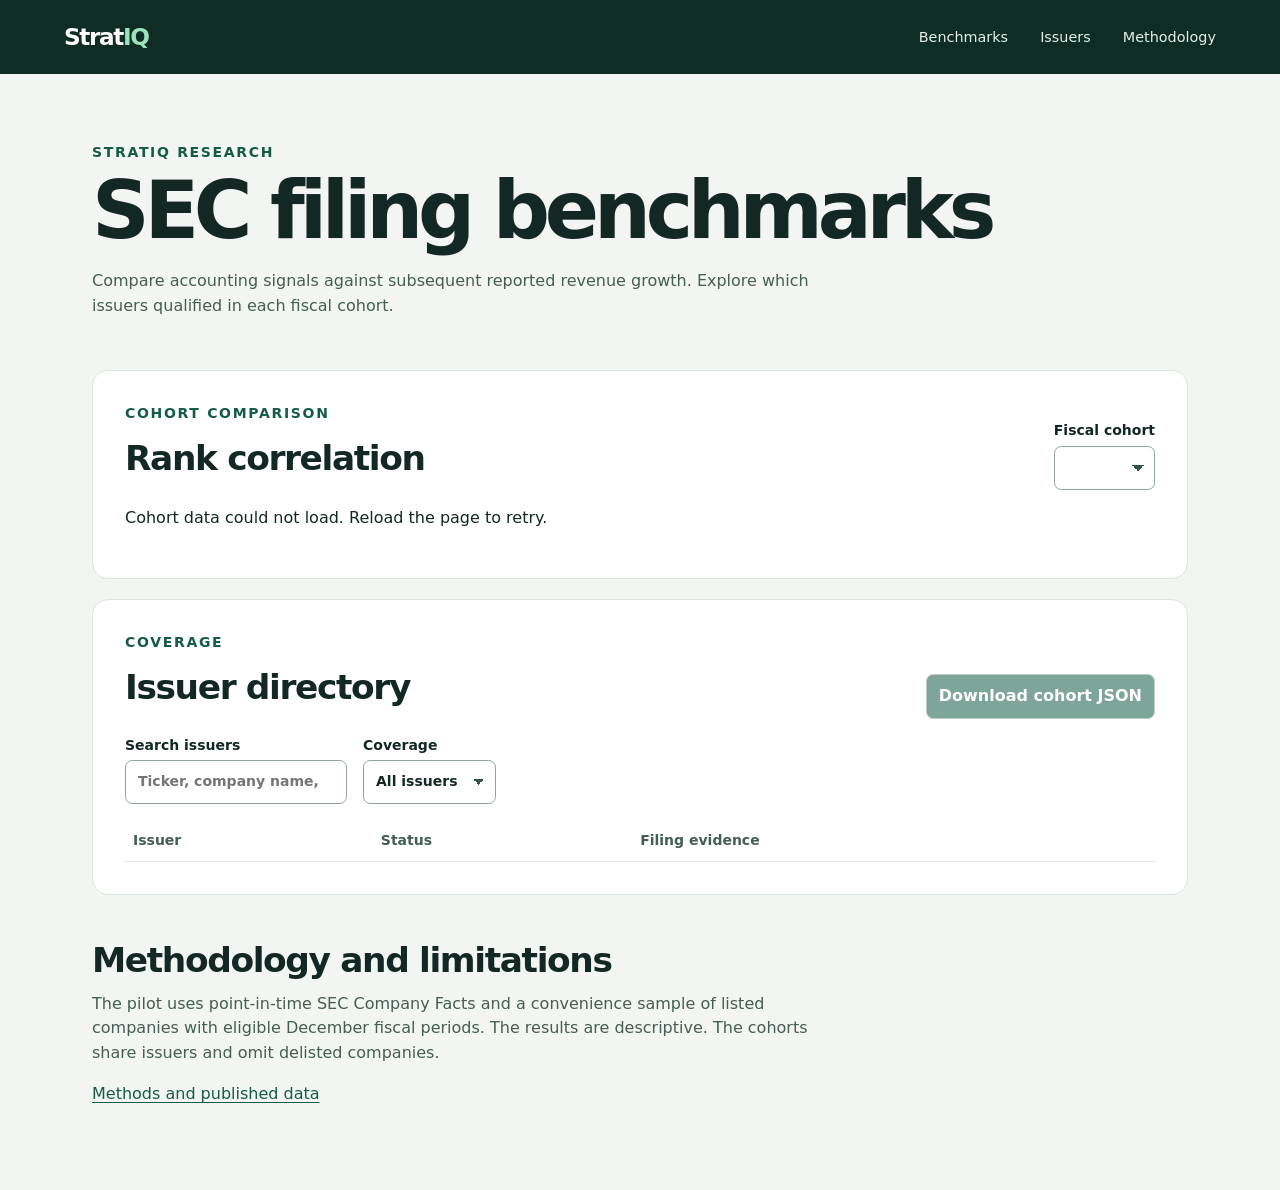
==== app/index.html @ 48167024 "Build StratIQ SEC research explorer" ====
<!doctype html>
<html lang="en">
<head>
<meta charset="utf-8">
<meta name="viewport" content="width=device-width, initial-scale=1">
<meta http-equiv="Content-Security-Policy" content="default-src 'none'; script-src 'self'; style-src 'self'; connect-src 'self'; base-uri 'none'; form-action 'none'">
<meta name="description" content="Explore StratIQ's SEC filing-based company research pilot.">
<title>StratIQ | SEC Research</title>
<link rel="stylesheet" href="./style.css">
<script type="module" src="./main.mjs"></script>
</head>
<body>
<header class="masthead"><span class="wordmark">Strat<span>IQ</span></span><nav aria-label="Sections"><a href="#benchmarks">Benchmarks</a><a href="#issuers">Issuers</a><a href="#methodology">Methodology</a></nav></header>
<main>
<section class="intro" aria-labelledby="title">
  <p class="eyebrow">STRATIQ RESEARCH</p>
  <h1 id="title">SEC filing benchmarks</h1>
  <p>Compare accounting signals against subsequent reported revenue growth. Explore which issuers qualified in each fiscal cohort.</p>
</section>
<section class="panel" id="benchmarks" aria-labelledby="benchmark-title">
  <div class="section-head"><div><p class="eyebrow">COHORT COMPARISON</p><h2 id="benchmark-title">Rank correlation</h2></div><label>Fiscal cohort<select id="year"></select></label></div>
  <p id="cohort-summary" role="status">Loading cohort results…</p>
  <div id="correlations" class="metrics"></div>
</section>
<section class="panel" id="issuers" aria-labelledby="issuer-title">
  <div class="section-head"><div><p class="eyebrow">COVERAGE</p><h2 id="issuer-title">Issuer directory</h2></div><button id="export" type="button" disabled>Download cohort JSON</button></div>
  <div class="filters"><label>Search issuers<input id="search" type="search" placeholder="Ticker, company name, or CIK"></label><label>Coverage<select id="coverage"><option value="all">All issuers</option><option value="included">Matched</option><option value="excluded">Excluded</option></select></label></div>
  <p id="issuer-count" role="status"></p>
  <div class="table-wrap"><table><thead><tr><th scope="col">Issuer</th><th scope="col">Status</th><th scope="col">Filing evidence</th></tr></thead><tbody id="issuer-rows"></tbody></table></div>
</section>
<section id="methodology" class="method" aria-labelledby="method-title">
  <h2 id="method-title">Methodology and limitations</h2>
  <p>The pilot uses point-in-time SEC Company Facts and a convenience sample of listed companies with eligible December fiscal periods. The results are descriptive. The cohorts share issuers and omit delisted companies.</p>
  <a href="https://github.com/danielg-hue/stratiq/tree/stratiq-v0.10/research">Methods and published data</a>
</section>
<noscript><p>Enable JavaScript to browse the issuer directory and compare cohorts.</p></noscript>
</main>
</body>
</html>
---- app/style.css ----
:root{font-family:system-ui,sans-serif;color:#132824;background:#f2f5f1;line-height:1.55;--muted:#455d54;--accent:#155c48;--line:#dce6dd}
*{box-sizing:border-box}
body{margin:0}
.masthead{background:#102d25;color:#fff;display:flex;align-items:center;justify-content:space-between;gap:1rem;padding:1.2rem max(5vw,1rem)}
.wordmark{font-size:1.45rem;font-weight:750;letter-spacing:-.06em}
.wordmark span{color:#9ce2bd}
nav{display:flex;gap:clamp(.65rem,3vw,2rem);flex-wrap:wrap}
nav a{color:#e3efe7;font-size:.9rem;text-decoration:none}
a{color:var(--accent);text-underline-offset:.2em}
a:hover{text-decoration:underline}
main{max-width:71rem;margin:auto;padding:0 1.25rem 4rem}
.intro{padding:clamp(2rem,6vw,4.2rem) 0 2.25rem}
.intro p:last-child,.method p{max-width:47rem;color:var(--muted)}
.eyebrow{margin:0 0 .45rem;color:var(--accent);font-weight:750;letter-spacing:.12em;font-size:.875rem}
h1,h2,p{margin-top:0}
h1{font-size:clamp(2.6rem,7vw,5rem);letter-spacing:-.065em;line-height:1.03;margin-bottom:1rem}
h2{letter-spacing:-.04em;font-size:clamp(1.5rem,3vw,2.15rem);margin-bottom:.25rem}
.panel{background:#fff;border:1px solid var(--line);border-radius:1rem;padding:clamp(1rem,3.5vw,2rem);margin-bottom:1.25rem}
.section-head,.filters{display:flex;flex-wrap:wrap;align-items:end;justify-content:space-between;gap:1rem;margin-bottom:1rem}
.filters{justify-content:start}
label{display:grid;gap:.25rem;font-size:.875rem;font-weight:650}
input,select,button{font:inherit;border:1px solid #91a49a;border-radius:.45rem;background:#fff;color:inherit;padding:.55rem .75rem;min-height:2.75rem}
select{appearance:none;padding-right:2.3rem;background:linear-gradient(45deg,transparent 50%,#315649 50%) right 1rem center/6px 6px no-repeat,linear-gradient(135deg,#315649 50%,transparent 50%) right .65rem center/6px 6px no-repeat}
button{cursor:pointer;background:#155c48;color:#fff;font-weight:650}
button:disabled{opacity:.55;cursor:default}
:focus-visible{outline:3px solid #307ad4;outline-offset:3px}
.metrics{display:grid;grid-template-columns:repeat(auto-fit,minmax(min(100%,15rem),1fr));gap:.9rem}
.metric{border:1px solid var(--line);border-radius:.65rem;padding:1rem;background:#f5f8f5}
.metric strong{display:block;font-size:2rem;letter-spacing:-.05em}
.table-wrap{overflow:auto}
table{border-collapse:collapse;width:100%;text-align:left}
th,td{padding:.6rem .5rem;border-bottom:1px solid var(--line);vertical-align:top}
th{font-size:.875rem;color:var(--muted)}
small{display:block;color:var(--muted)}
.method{padding:1.2rem 0}
@media(max-width:32rem){.masthead{align-items:flex-start;flex-direction:column}.filters label,.section-head label{width:100%}}
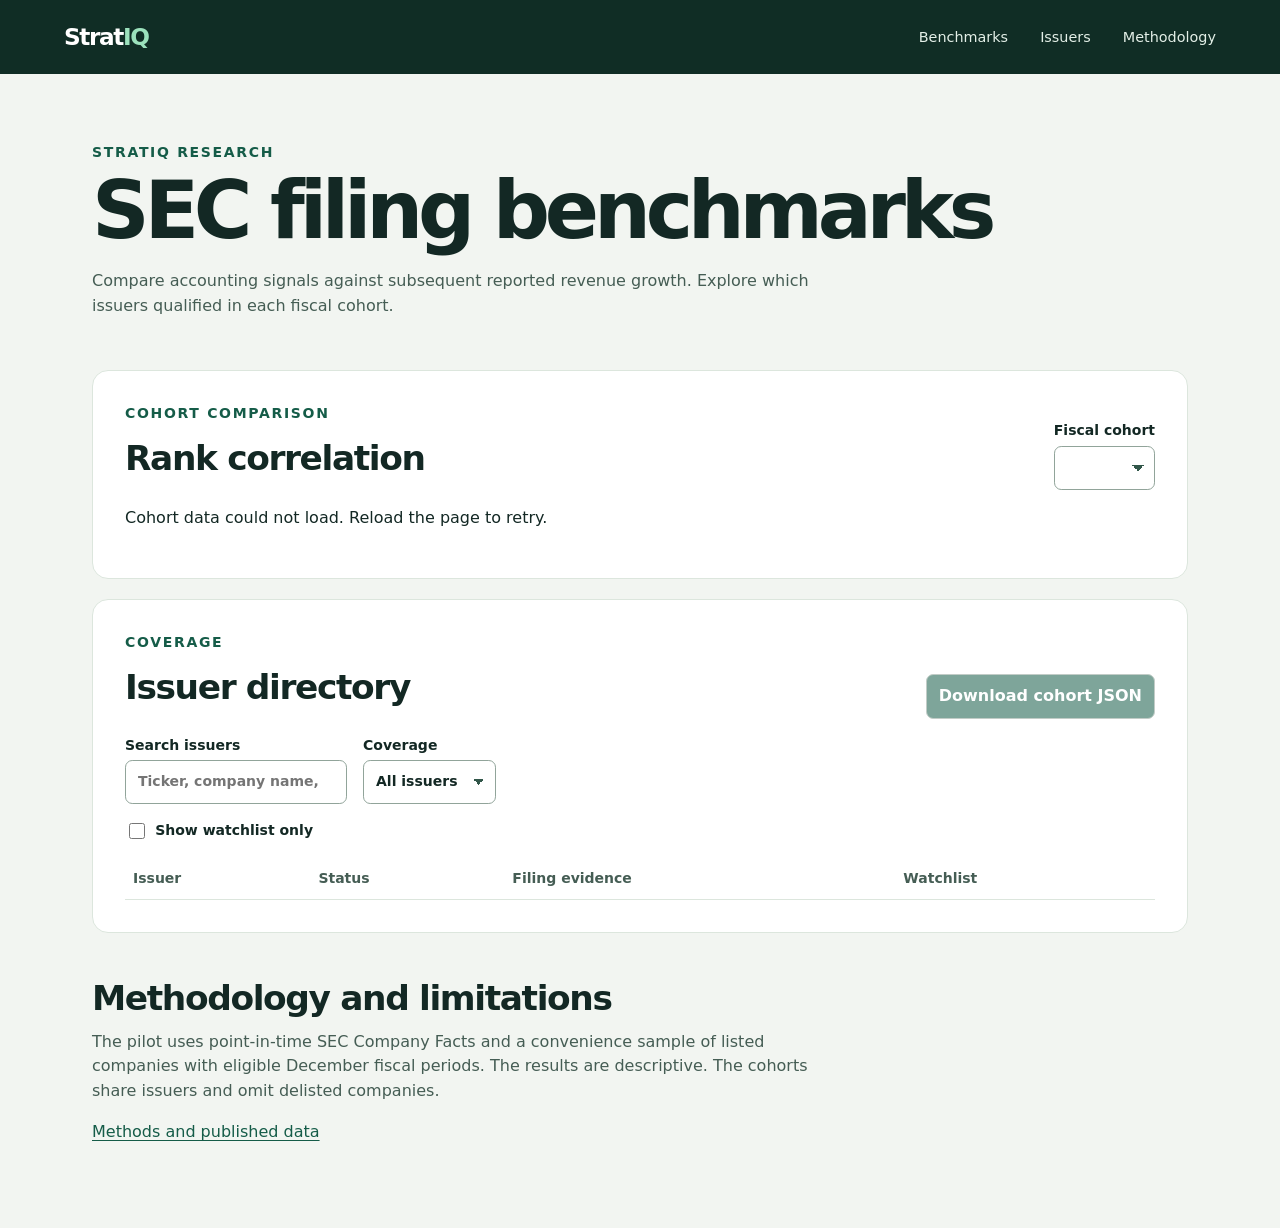
==== commit f96124d1: "Add persistent SEC issuer watchlists" ====
--- a/app/index.html
+++ b/app/index.html
@@ -25,8 +25,10 @@
 <section class="panel" id="issuers" aria-labelledby="issuer-title">
   <div class="section-head"><div><p class="eyebrow">COVERAGE</p><h2 id="issuer-title">Issuer directory</h2></div><button id="export" type="button" disabled>Download cohort JSON</button></div>
   <div class="filters"><label>Search issuers<input id="search" type="search" placeholder="Ticker, company name, or CIK"></label><label>Coverage<select id="coverage"><option value="all">All issuers</option><option value="included">Matched</option><option value="excluded">Excluded</option></select></label></div>
+  <div class="watchlist-controls"><label class="checkbox"><input id="saved-only" type="checkbox"> Show watchlist only</label><span id="saved-count"></span></div>
+  <p id="watchlist-status" role="status"></p>
   <p id="issuer-count" role="status"></p>
-  <div class="table-wrap"><table><thead><tr><th scope="col">Issuer</th><th scope="col">Status</th><th scope="col">Filing evidence</th></tr></thead><tbody id="issuer-rows"></tbody></table></div>
+  <div class="table-wrap"><table><thead><tr><th scope="col">Issuer</th><th scope="col">Status</th><th scope="col">Filing evidence</th><th scope="col">Watchlist</th></tr></thead><tbody id="issuer-rows"></tbody></table></div>
 </section>
 <section id="methodology" class="method" aria-labelledby="method-title">
   <h2 id="method-title">Methodology and limitations</h2>
--- a/app/style.css
+++ b/app/style.css
@@ -34,3 +34,10 @@
 small{display:block;color:var(--muted)}
 .method{padding:1.2rem 0}
 @media(max-width:32rem){.masthead{align-items:flex-start;flex-direction:column}.filters label,.section-head label{width:100%}}
+.watchlist-controls{display:flex;align-items:center;gap:1rem;margin-bottom:.75rem}
+.checkbox{display:flex;align-items:center;gap:.45rem}
+.checkbox input{accent-color:var(--accent);min-height:auto;width:1rem;height:1rem}
+#saved-count,#watchlist-status{color:var(--muted);font-size:.875rem}
+#watchlist-status:empty{display:none}
+.save{background:#fff;color:var(--accent);min-width:4.5rem}
+.save[aria-pressed="true"]{background:#e1f4e9;border-color:#4f8c73}
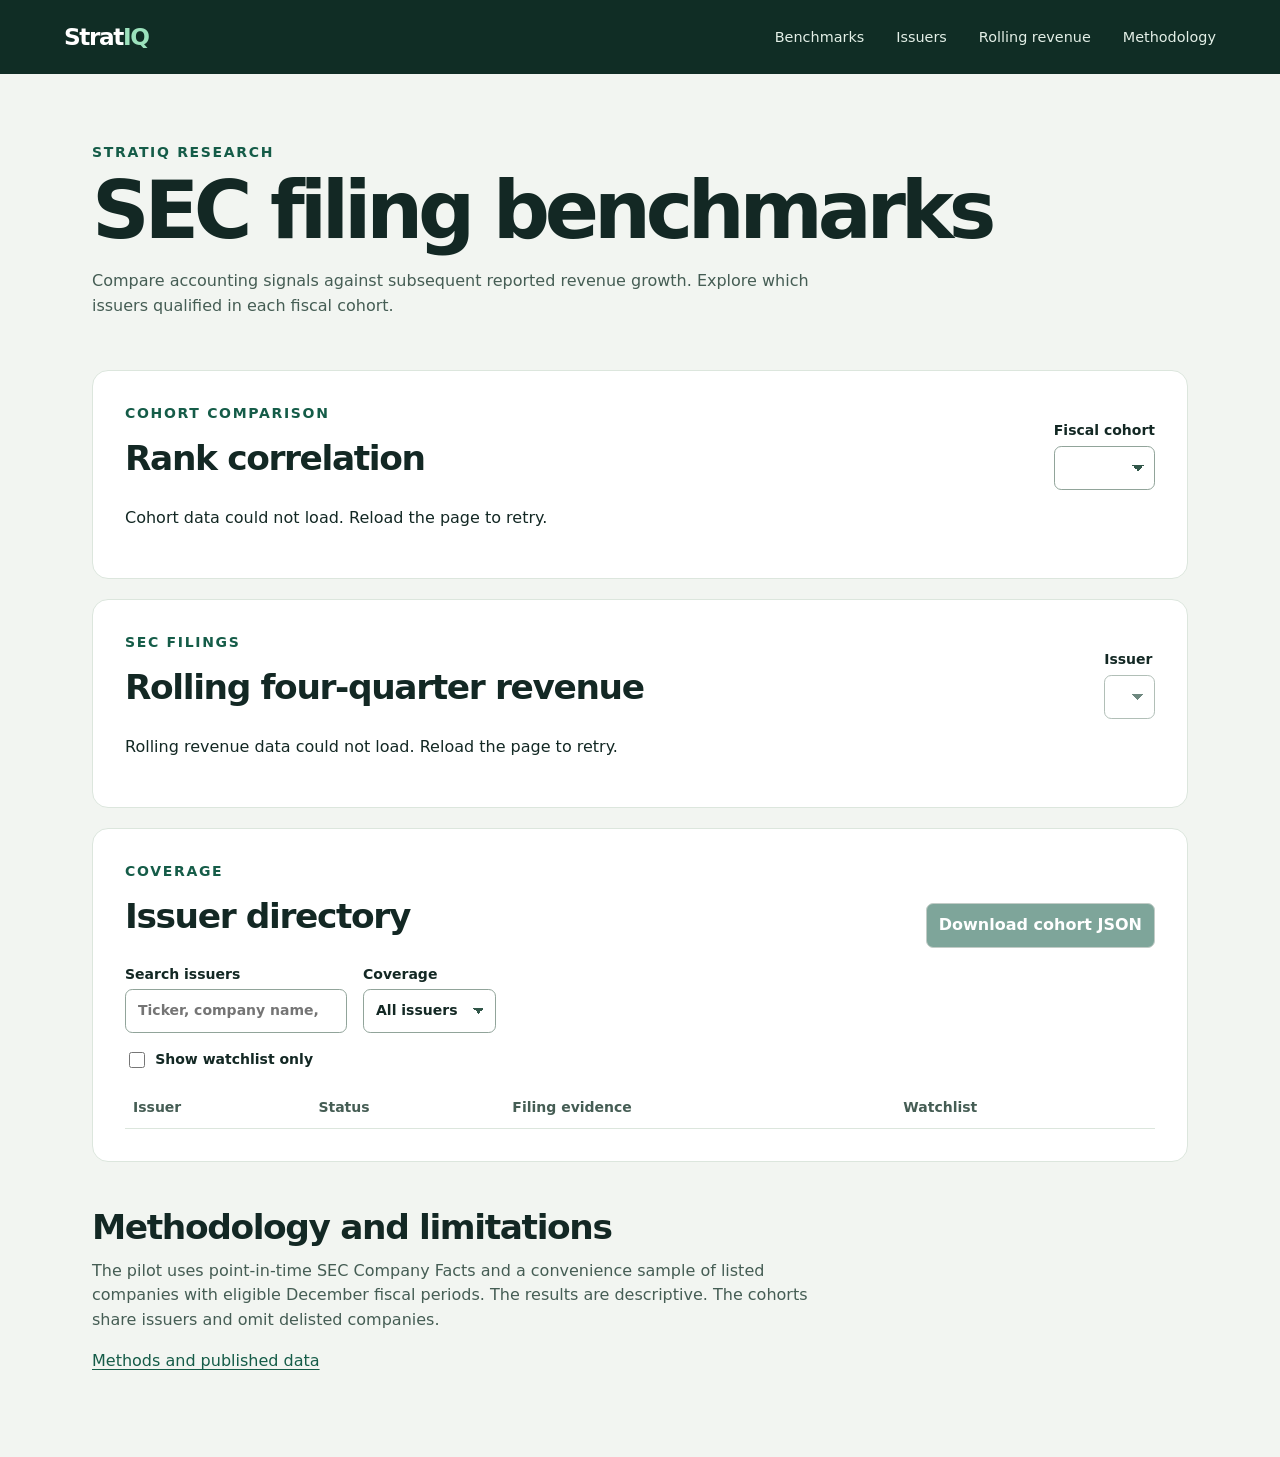
==== commit 4c23218b: "Show rolling four-quarter SEC revenue in the Explorer" ====
--- a/app/index.html
+++ b/app/index.html
@@ -10,7 +10,7 @@
 <script type="module" src="./main.mjs"></script>
 </head>
 <body>
-<header class="masthead"><span class="wordmark">Strat<span>IQ</span></span><nav aria-label="Sections"><a href="#benchmarks">Benchmarks</a><a href="#issuers">Issuers</a><a href="#methodology">Methodology</a></nav></header>
+<header class="masthead"><span class="wordmark">Strat<span>IQ</span></span><nav aria-label="Sections"><a href="#benchmarks">Benchmarks</a><a href="#issuers">Issuers</a><a href="#rolling">Rolling revenue</a><a href="#methodology">Methodology</a></nav></header>
 <main>
 <section class="intro" aria-labelledby="title">
   <p class="eyebrow">STRATIQ RESEARCH</p>
@@ -21,6 +21,14 @@
   <div class="section-head"><div><p class="eyebrow">COHORT COMPARISON</p><h2 id="benchmark-title">Rank correlation</h2></div><label>Fiscal cohort<select id="year"></select></label></div>
   <p id="cohort-summary" role="status">Loading cohort results…</p>
   <div id="correlations" class="metrics"></div>
+</section>
+<section class="panel" id="rolling" aria-labelledby="rolling-title">
+  <div class="section-head">
+    <div><p class="eyebrow">SEC FILINGS</p><h2 id="rolling-title">Rolling four-quarter revenue</h2></div>
+    <label>Issuer<select id="rolling-issuer" disabled></select></label>
+  </div>
+  <p id="rolling-cutoff" role="status">Loading rolling revenue…</p>
+  <div id="rolling-result" aria-live="polite"></div>
 </section>
 <section class="panel" id="issuers" aria-labelledby="issuer-title">
   <div class="section-head"><div><p class="eyebrow">COVERAGE</p><h2 id="issuer-title">Issuer directory</h2></div><button id="export" type="button" disabled>Download cohort JSON</button></div>
--- a/app/style.css
+++ b/app/style.css
@@ -41,3 +41,6 @@
 #watchlist-status:empty{display:none}
 .save{background:#fff;color:var(--accent);min-width:4.5rem}
 .save[aria-pressed="true"]{background:#e1f4e9;border-color:#4f8c73}
+.rolling-value{display:block;font-size:clamp(1.8rem,5vw,3rem);letter-spacing:-.045em}
+#rolling-result summary{cursor:pointer;color:var(--accent)}
+#rolling-result li{margin:.35rem 0;overflow-wrap:anywhere}
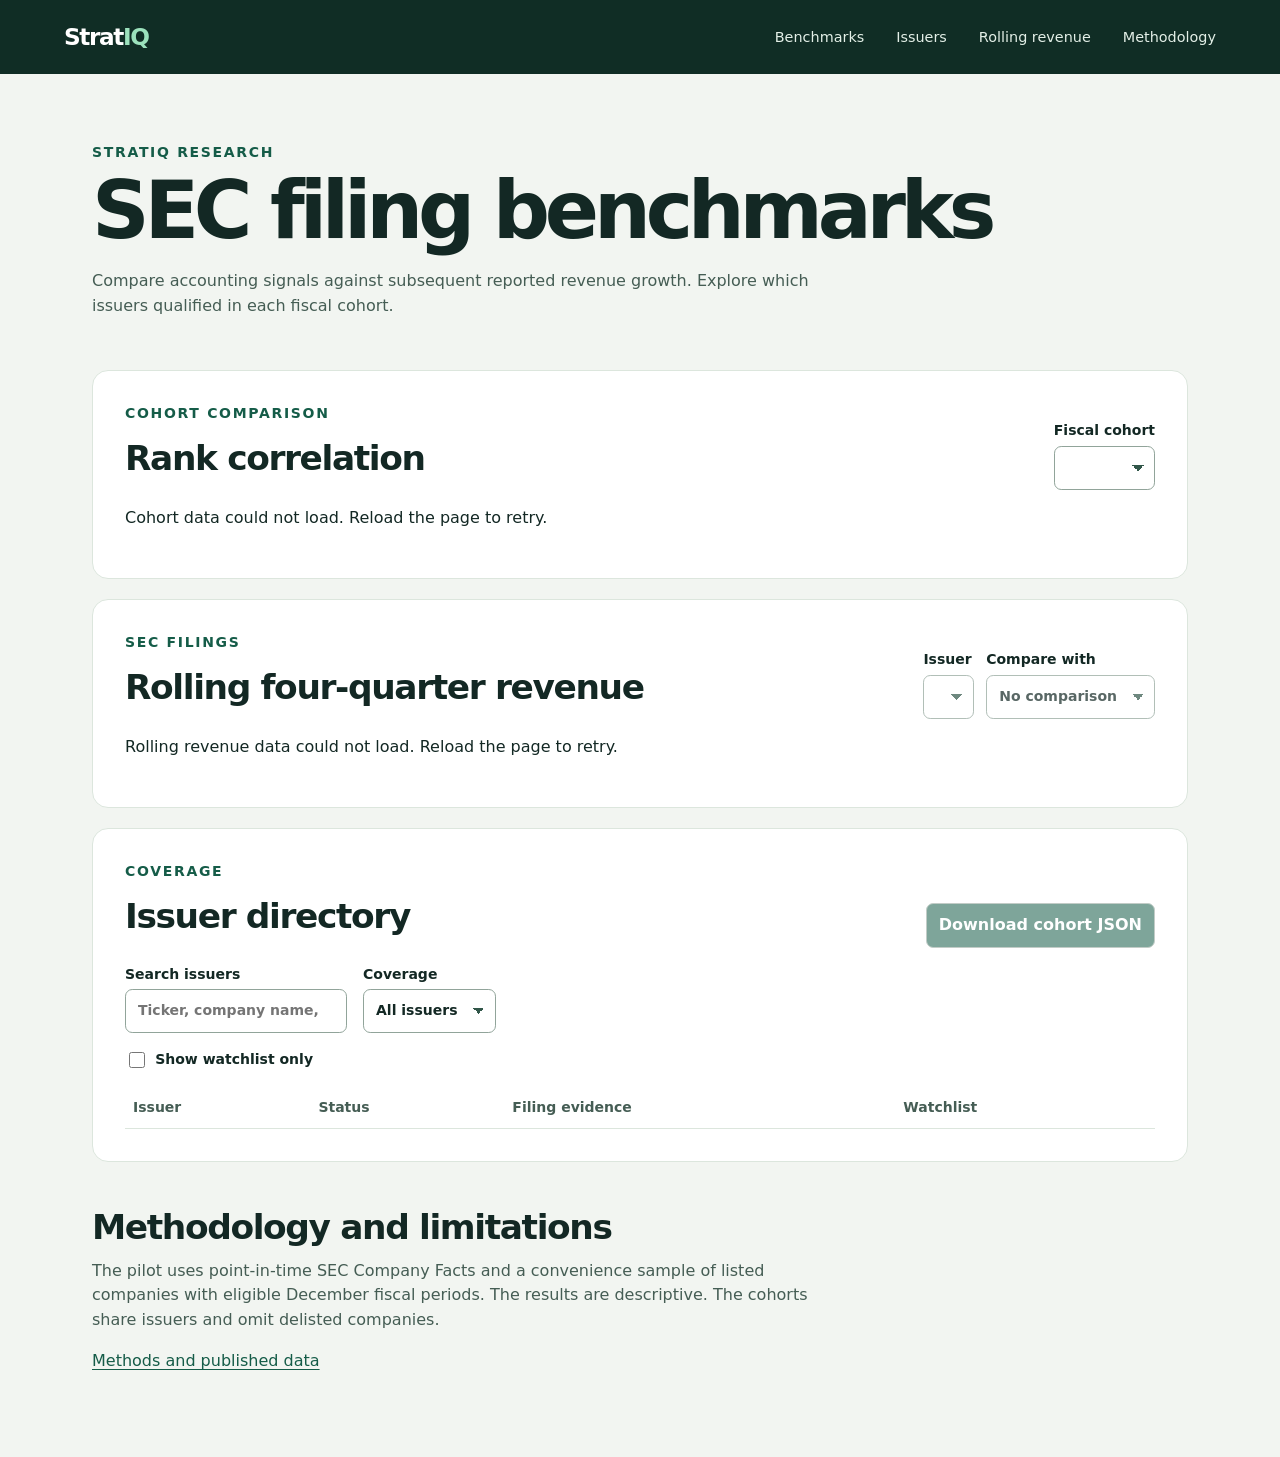
==== commit 9b17564e: "Compare issuer rolling revenue side by side" ====
--- a/app/index.html
+++ b/app/index.html
@@ -25,10 +25,12 @@
 <section class="panel" id="rolling" aria-labelledby="rolling-title">
   <div class="section-head">
     <div><p class="eyebrow">SEC FILINGS</p><h2 id="rolling-title">Rolling four-quarter revenue</h2></div>
-    <label>Issuer<select id="rolling-issuer" disabled></select></label>
+    <div class="rolling-selectors"><label>Issuer<select id="rolling-issuer" disabled></select></label>
+    <label>Compare with<select id="rolling-peer" disabled><option value="">No comparison</option></select></label></div>
   </div>
   <p id="rolling-cutoff" role="status">Loading rolling revenue…</p>
-  <div id="rolling-result" aria-live="polite"></div>
+  <p id="rolling-comparison" role="status"></p>
+  <div id="rolling-result" class="rolling-cards" aria-live="polite"></div>
 </section>
 <section class="panel" id="issuers" aria-labelledby="issuer-title">
   <div class="section-head"><div><p class="eyebrow">COVERAGE</p><h2 id="issuer-title">Issuer directory</h2></div><button id="export" type="button" disabled>Download cohort JSON</button></div>
--- a/app/style.css
+++ b/app/style.css
@@ -44,3 +44,10 @@
 .rolling-value{display:block;font-size:clamp(1.8rem,5vw,3rem);letter-spacing:-.045em}
 #rolling-result summary{cursor:pointer;color:var(--accent)}
 #rolling-result li{margin:.35rem 0;overflow-wrap:anywhere}
+.rolling-selectors{display:flex;flex-wrap:wrap;gap:.75rem;max-width:100%}
+.rolling-selectors label{min-width:0;max-width:100%}
+.rolling-selectors select{max-width:min(100%,17rem)}
+.rolling-cards{display:grid;grid-template-columns:repeat(auto-fit,minmax(min(100%,18rem),1fr));gap:.9rem}
+.rolling-card{padding:1rem;border:1px solid var(--line);border-radius:.65rem;min-width:0}
+.rolling-card h3{font-size:1rem;margin:.1rem 0;color:var(--muted)}
+#rolling-comparison:empty{display:none}
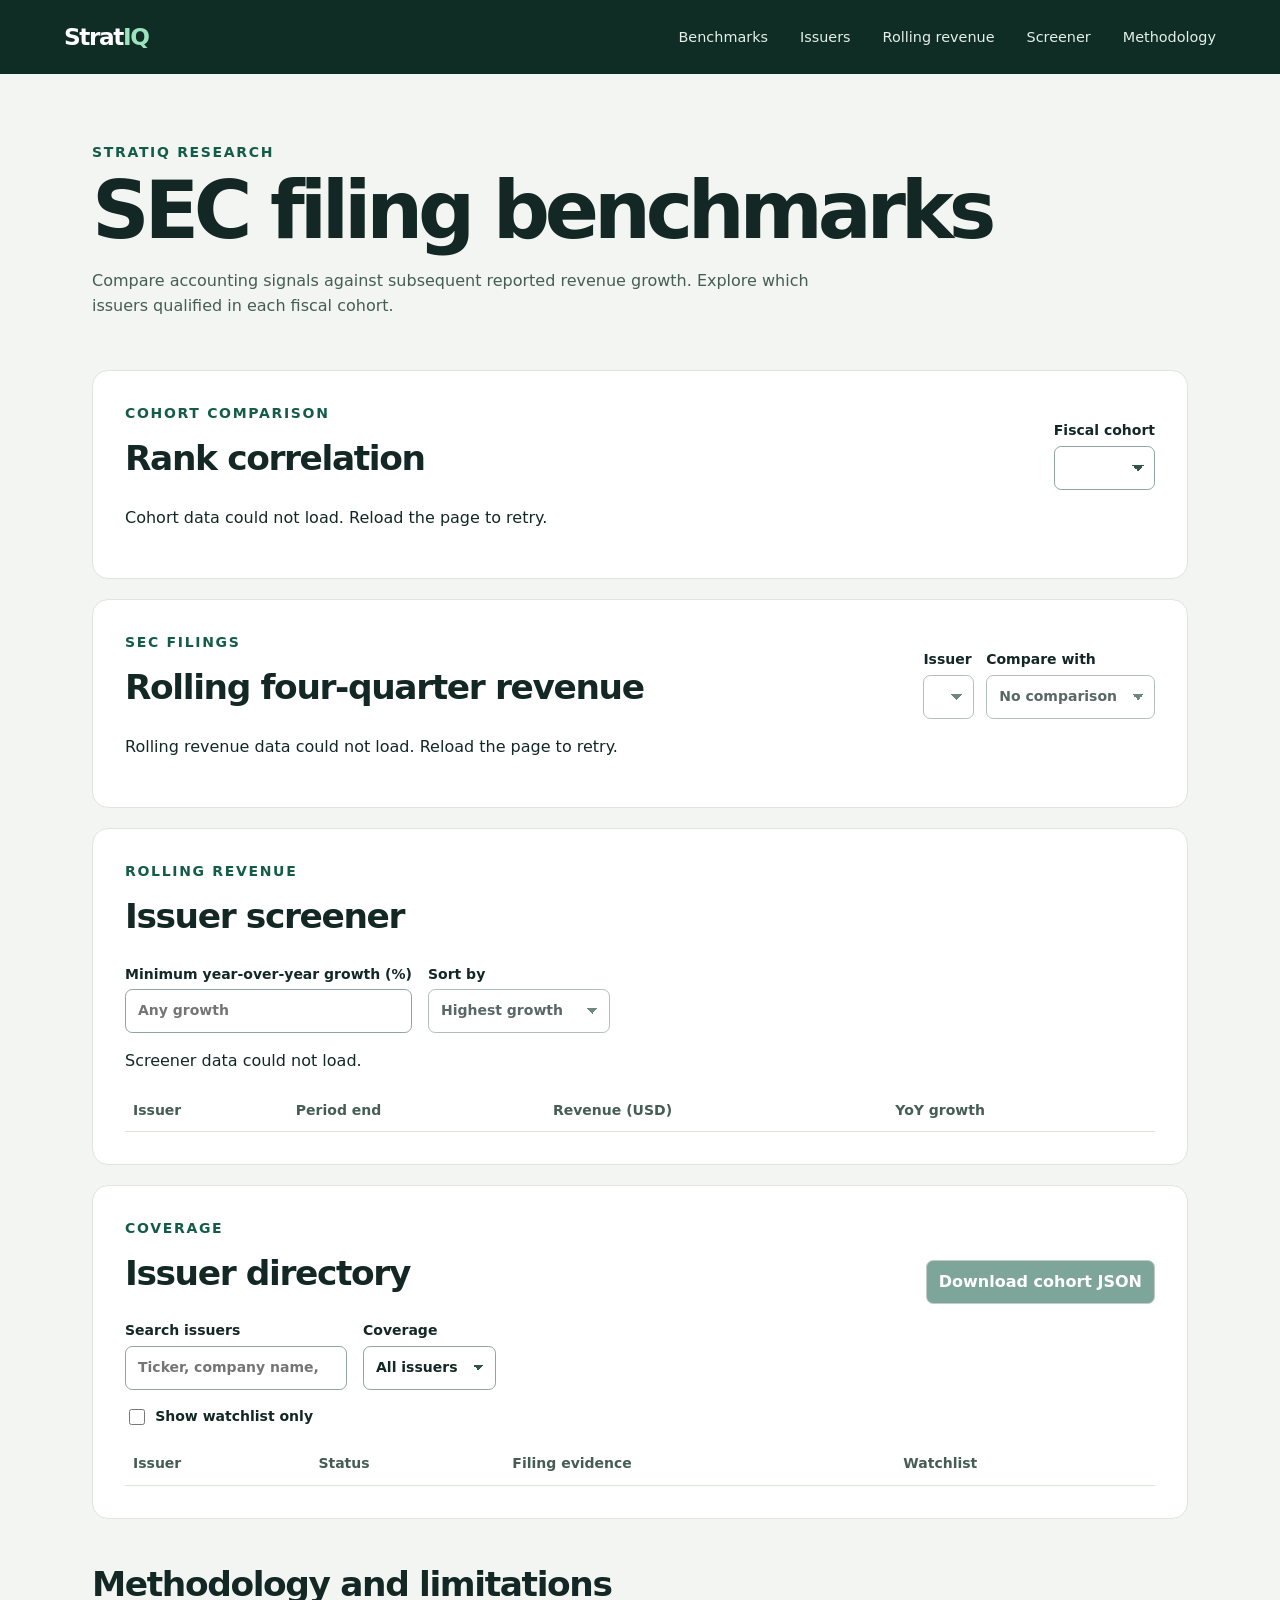
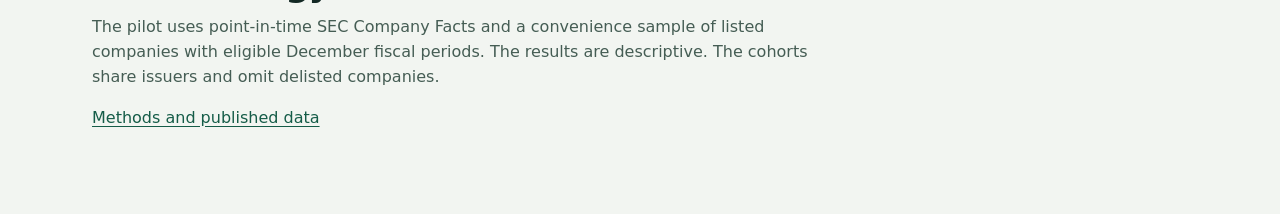
==== commit decb54c0: "Add rolling SEC revenue issuer screener" ====
--- a/app/index.html
+++ b/app/index.html
@@ -10,7 +10,7 @@
 <script type="module" src="./main.mjs"></script>
 </head>
 <body>
-<header class="masthead"><span class="wordmark">Strat<span>IQ</span></span><nav aria-label="Sections"><a href="#benchmarks">Benchmarks</a><a href="#issuers">Issuers</a><a href="#rolling">Rolling revenue</a><a href="#methodology">Methodology</a></nav></header>
+<header class="masthead"><span class="wordmark">Strat<span>IQ</span></span><nav aria-label="Sections"><a href="#benchmarks">Benchmarks</a><a href="#issuers">Issuers</a><a href="#rolling">Rolling revenue</a><a href="#screener">Screener</a><a href="#methodology">Methodology</a></nav></header>
 <main>
 <section class="intro" aria-labelledby="title">
   <p class="eyebrow">STRATIQ RESEARCH</p>
@@ -32,6 +32,15 @@
   <p id="rolling-comparison" role="status"></p>
   <div id="rolling-result" class="rolling-cards" aria-live="polite"></div>
 </section>
+<section class="panel" id="screener" aria-labelledby="screener-title">
+  <div class="section-head"><div><p class="eyebrow">ROLLING REVENUE</p><h2 id="screener-title">Issuer screener</h2></div></div>
+  <div class="filters">
+    <label>Minimum year-over-year growth (%)<input id="screen-minimum" type="number" step="any" placeholder="Any growth" disabled></label>
+    <label>Sort by<select id="screen-sort" disabled><option value="growth">Highest growth</option><option value="revenue">Highest revenue</option><option value="ticker">Ticker</option></select></label>
+  </div>
+  <p id="screen-summary" role="status">Loading issuers…</p>
+  <div class="table-wrap"><table><thead><tr><th scope="col">Issuer</th><th scope="col">Period end</th><th scope="col">Revenue (USD)</th><th scope="col">YoY growth</th></tr></thead><tbody id="screen-rows"></tbody></table></div>
+</section>
 <section class="panel" id="issuers" aria-labelledby="issuer-title">
   <div class="section-head"><div><p class="eyebrow">COVERAGE</p><h2 id="issuer-title">Issuer directory</h2></div><button id="export" type="button" disabled>Download cohort JSON</button></div>
   <div class="filters"><label>Search issuers<input id="search" type="search" placeholder="Ticker, company name, or CIK"></label><label>Coverage<select id="coverage"><option value="all">All issuers</option><option value="included">Matched</option><option value="excluded">Excluded</option></select></label></div>
--- a/app/style.css
+++ b/app/style.css
@@ -51,3 +51,4 @@
 .rolling-card{padding:1rem;border:1px solid var(--line);border-radius:.65rem;min-width:0}
 .rolling-card h3{font-size:1rem;margin:.1rem 0;color:var(--muted)}
 #rolling-comparison:empty{display:none}
+.rolling-growth{color:var(--muted);font-size:.9rem}
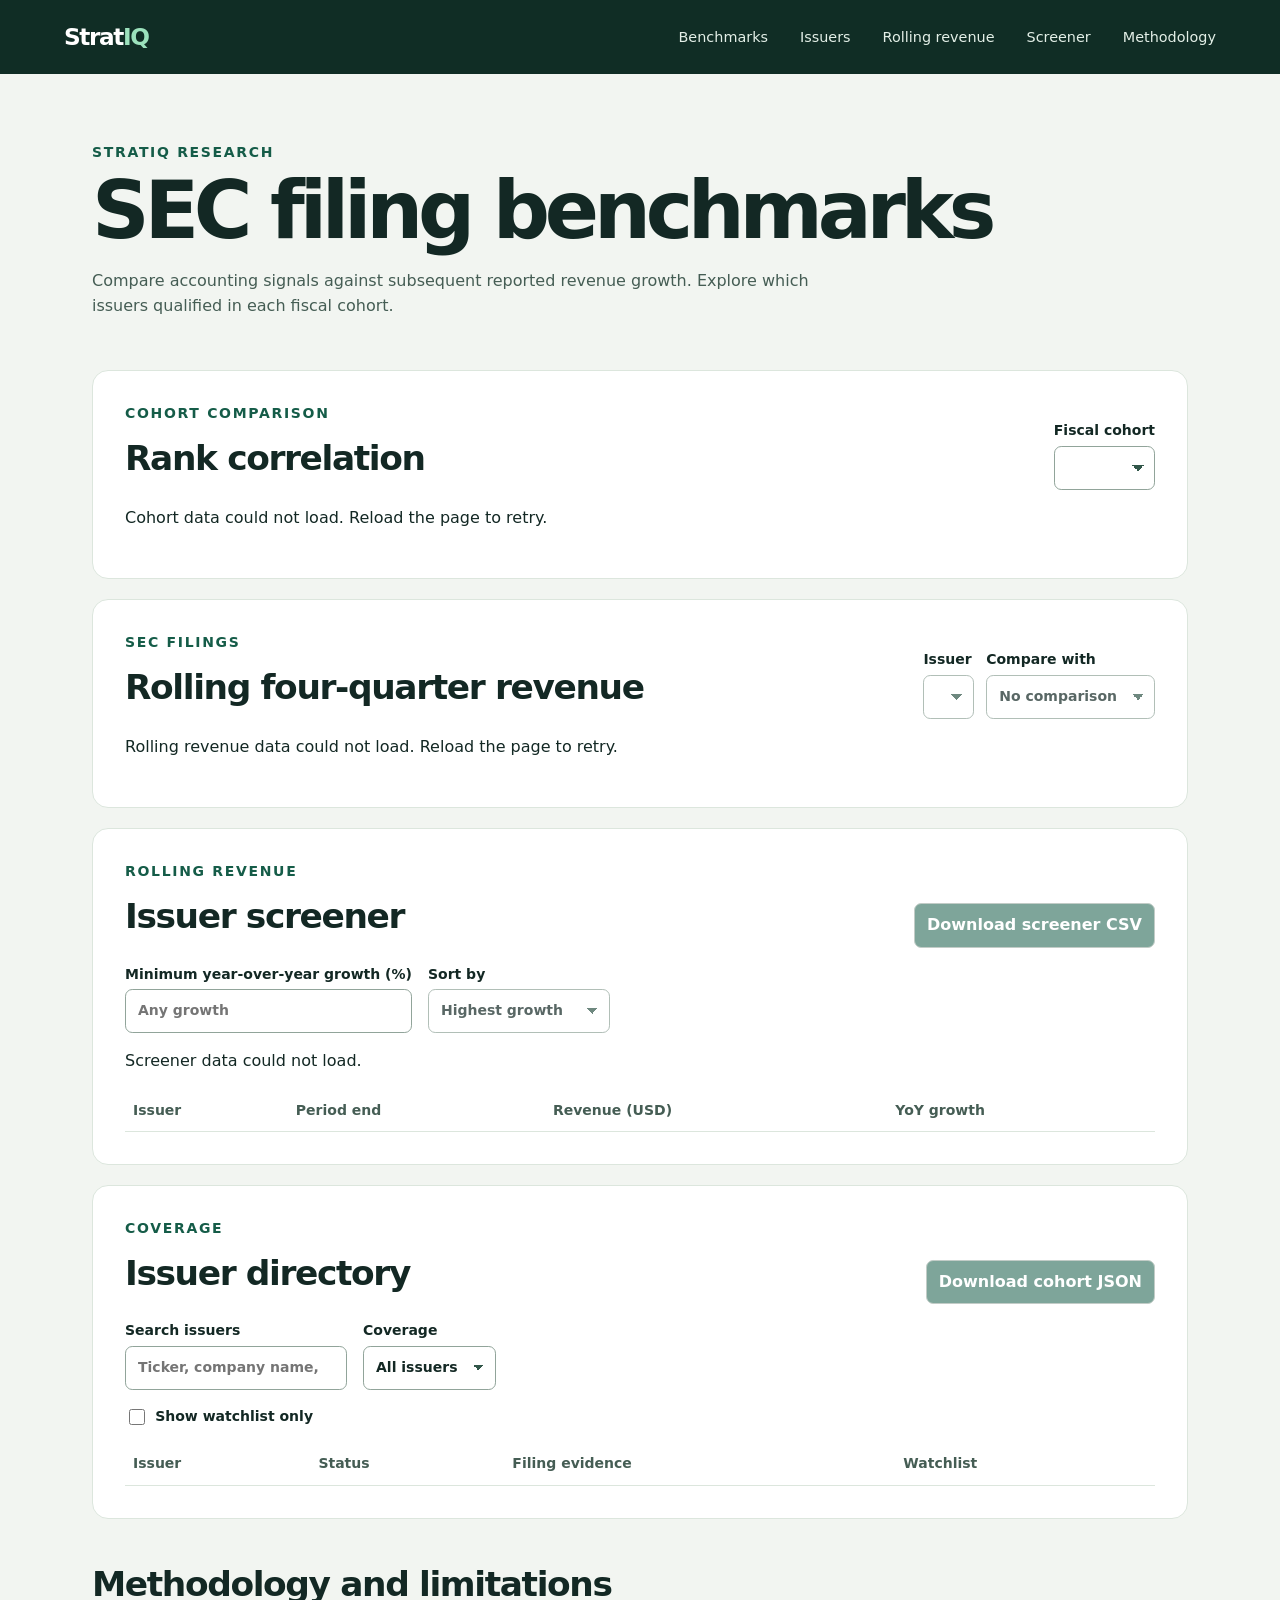
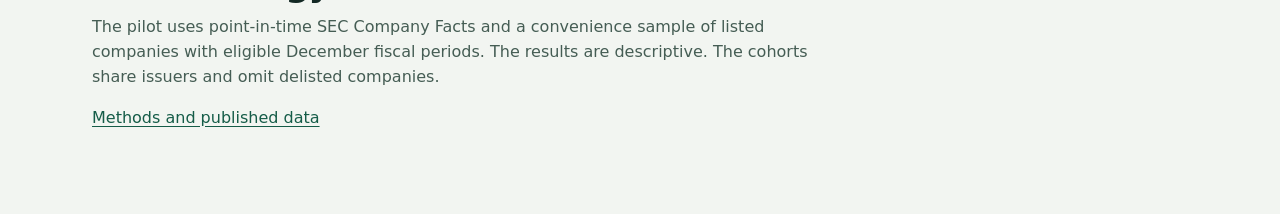
==== commit 4870fb51: "Export filtered revenue screener results as CSV" ====
--- a/app/index.html
+++ b/app/index.html
@@ -33,7 +33,7 @@
   <div id="rolling-result" class="rolling-cards" aria-live="polite"></div>
 </section>
 <section class="panel" id="screener" aria-labelledby="screener-title">
-  <div class="section-head"><div><p class="eyebrow">ROLLING REVENUE</p><h2 id="screener-title">Issuer screener</h2></div></div>
+  <div class="section-head"><div><p class="eyebrow">ROLLING REVENUE</p><h2 id="screener-title">Issuer screener</h2></div><button id="screen-export" type="button" disabled>Download screener CSV</button></div>
   <div class="filters">
     <label>Minimum year-over-year growth (%)<input id="screen-minimum" type="number" step="any" placeholder="Any growth" disabled></label>
     <label>Sort by<select id="screen-sort" disabled><option value="growth">Highest growth</option><option value="revenue">Highest revenue</option><option value="ticker">Ticker</option></select></label>
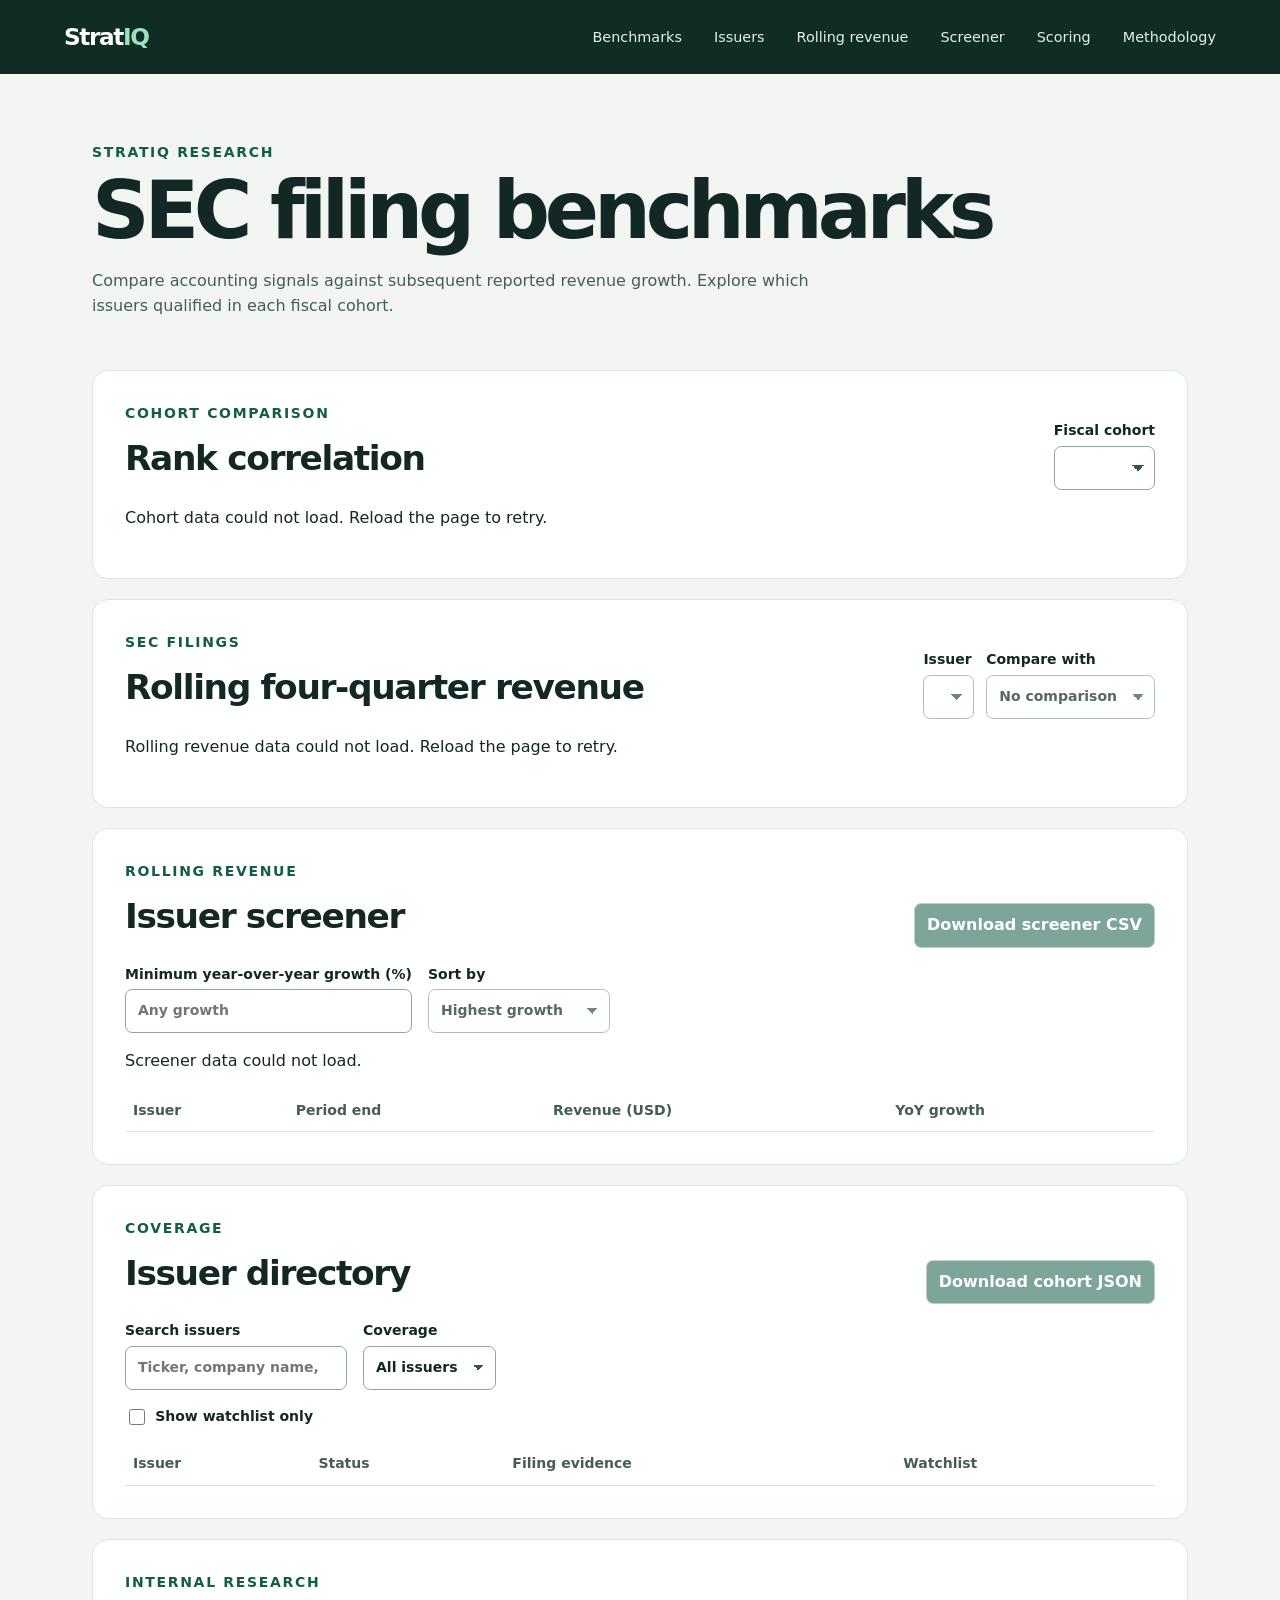
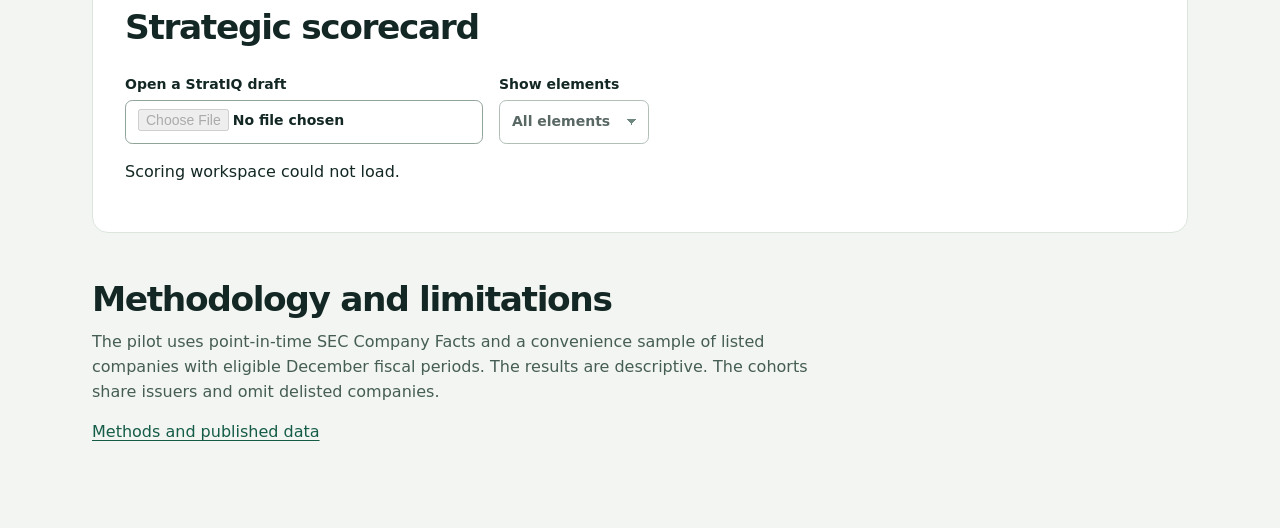
==== commit 598fbf9c: "Add private strategic scoring workspace to Explorer" ====
--- a/app/index.html
+++ b/app/index.html
@@ -10,7 +10,7 @@
 <script type="module" src="./main.mjs"></script>
 </head>
 <body>
-<header class="masthead"><span class="wordmark">Strat<span>IQ</span></span><nav aria-label="Sections"><a href="#benchmarks">Benchmarks</a><a href="#issuers">Issuers</a><a href="#rolling">Rolling revenue</a><a href="#screener">Screener</a><a href="#methodology">Methodology</a></nav></header>
+<header class="masthead"><span class="wordmark">Strat<span>IQ</span></span><nav aria-label="Sections"><a href="#benchmarks">Benchmarks</a><a href="#issuers">Issuers</a><a href="#rolling">Rolling revenue</a><a href="#screener">Screener</a><a href="#scoring">Scoring</a><a href="#methodology">Methodology</a></nav></header>
 <main>
 <section class="intro" aria-labelledby="title">
   <p class="eyebrow">STRATIQ RESEARCH</p>
@@ -49,6 +49,15 @@
   <p id="issuer-count" role="status"></p>
   <div class="table-wrap"><table><thead><tr><th scope="col">Issuer</th><th scope="col">Status</th><th scope="col">Filing evidence</th><th scope="col">Watchlist</th></tr></thead><tbody id="issuer-rows"></tbody></table></div>
 </section>
+<section class="panel" id="scoring" aria-labelledby="scoring-title">
+  <div class="section-head"><div><p class="eyebrow">INTERNAL RESEARCH</p><h2 id="scoring-title">Strategic scorecard</h2></div></div>
+  <div class="filters">
+    <label>Open a StratIQ draft<input id="score-file" type="file" accept=".json,application/json" disabled></label>
+    <label>Show elements<select id="score-filter" disabled><option value="all">All elements</option><option value="assessed">Scored</option><option value="unknown">Unknown</option></select></label>
+  </div>
+  <p id="score-status" role="status">Loading scoring workspace…</p>
+  <div id="score-result"></div>
+</section>
 <section id="methodology" class="method" aria-labelledby="method-title">
   <h2 id="method-title">Methodology and limitations</h2>
   <p>The pilot uses point-in-time SEC Company Facts and a convenience sample of listed companies with eligible December fiscal periods. The results are descriptive. The cohorts share issuers and omit delisted companies.</p>
--- a/app/style.css
+++ b/app/style.css
@@ -52,3 +52,8 @@
 .rolling-card h3{font-size:1rem;margin:.1rem 0;color:var(--muted)}
 #rolling-comparison:empty{display:none}
 .rolling-growth{color:var(--muted);font-size:.9rem}
+.score-framework{border-top:1px solid var(--line);padding:.65rem 0}
+.score-framework summary{cursor:pointer;font-weight:650;color:var(--accent)}
+.score-element{padding:.6rem 0 .45rem 1rem}
+.score-element p{margin:.25rem 0;color:var(--muted)}
+.score-element ul{margin:.25rem 0}
